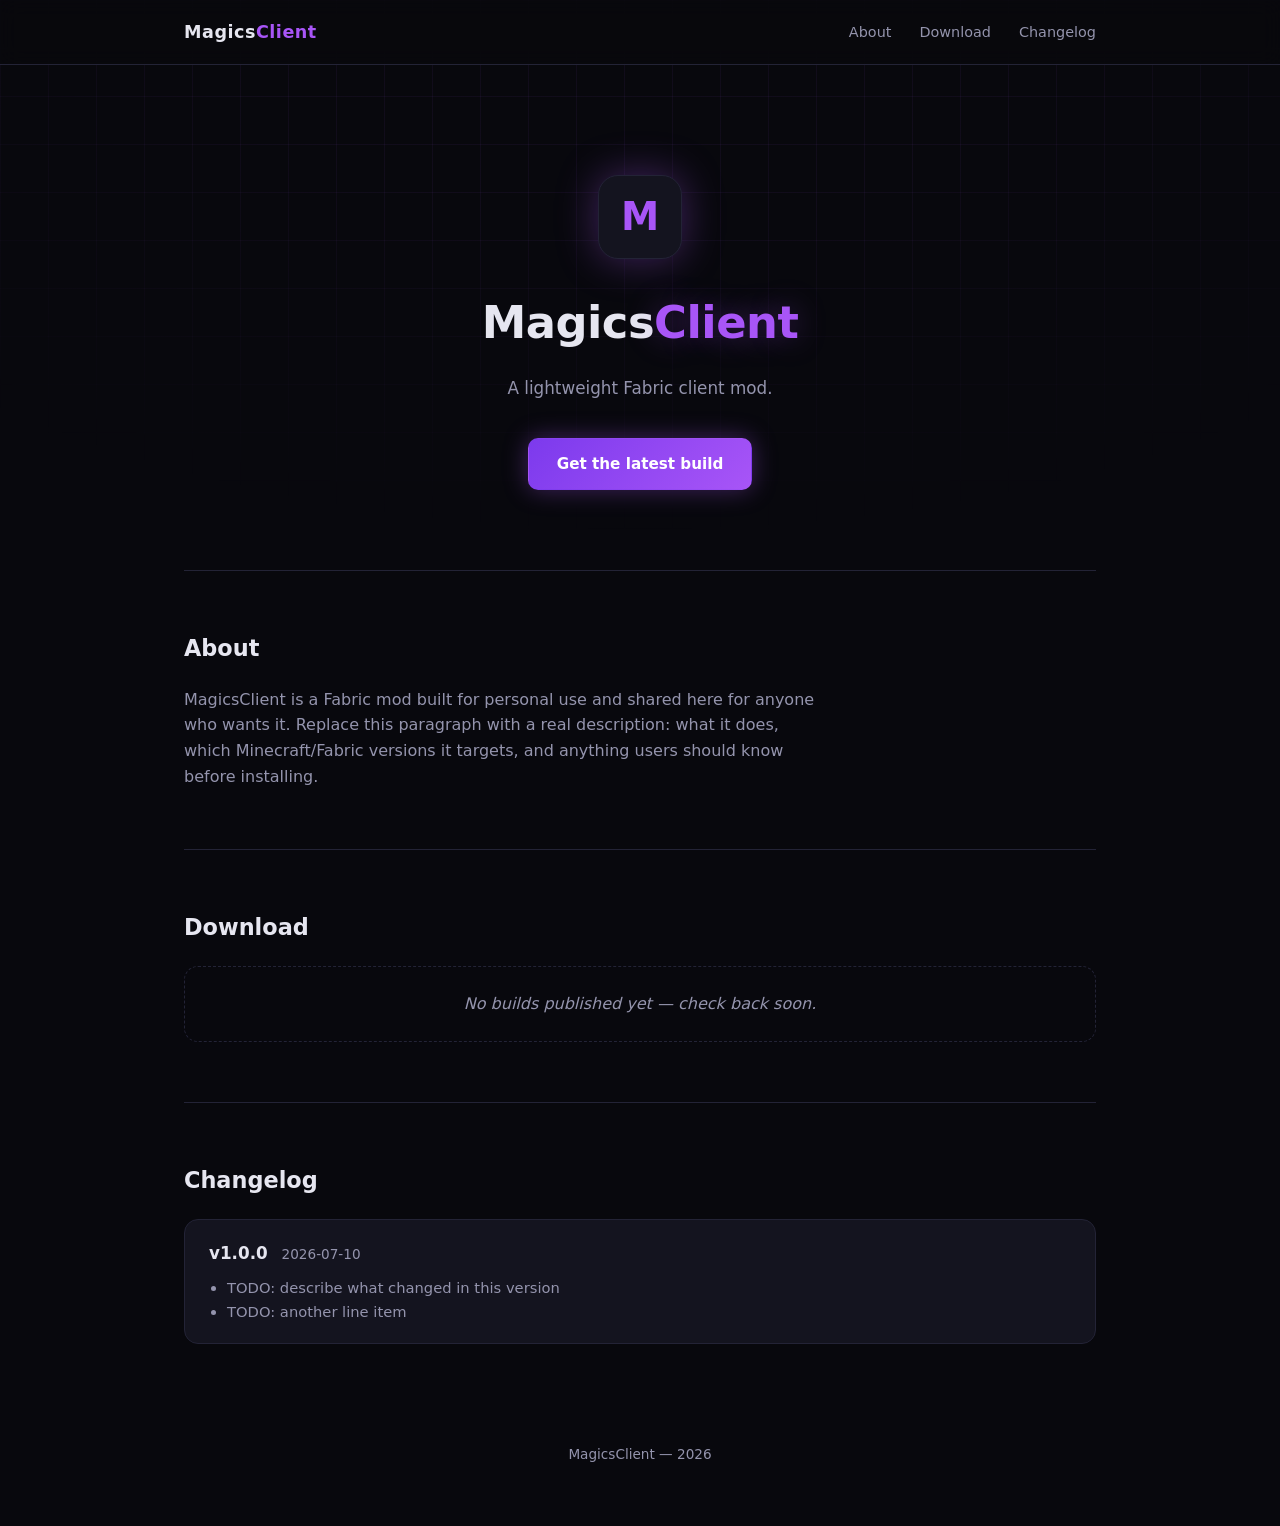
==== index.html @ 5fb6686d "Initial landing page: dark/purple theme, downloads+changelog data-driven, strict CSP headers" ====
<!doctype html>
<html lang="en">
<head>
  <meta charset="UTF-8" />
  <meta name="viewport" content="width=device-width, initial-scale=1.0" />
  <title>MagicsClient — Fabric Client Mod</title>
  <meta name="description" content="MagicsClient is a lightweight Fabric client mod. Download the latest build below." />
  <meta name="theme-color" content="#0a0a12" />
  <meta name="referrer" content="no-referrer" />
  <link rel="icon" href="data:image/svg+xml,%3Csvg xmlns='http://www.w3.org/2000/svg' viewBox='0 0 100 100'%3E%3Crect width='100' height='100' rx='20' fill='%230a0a12'/%3E%3Ctext x='50' y='68' font-size='60' text-anchor='middle' fill='%23a855f7' font-family='monospace'%3EM%3C/text%3E%3C/svg%3E" />
  <link rel="stylesheet" href="css/style.css" />
</head>
<body>
  <div class="bg-grid" aria-hidden="true"></div>

  <header class="site-header">
    <nav class="nav">
      <a href="#top" class="logo">Magics<span>Client</span></a>
      <div class="nav-links">
        <a href="#about">About</a>
        <a href="#download">Download</a>
        <a href="#changelog">Changelog</a>
      </div>
    </nav>
  </header>

  <main id="top">
    <section class="hero">
      <div class="hero-logo" aria-hidden="true">M</div>
      <h1>Magics<span>Client</span></h1>
      <p class="tagline"><!-- TODO: replace with your real tagline --> A lightweight Fabric client mod.</p>
      <a href="#download" class="btn btn-primary">Get the latest build</a>
    </section>

    <section id="about" class="section">
      <h2>About</h2>
      <p class="about-text">
        <!-- TODO: replace with a real description of the mod, what it does, what versions of Fabric/Minecraft it supports -->
        MagicsClient is a Fabric mod built for personal use and shared here for anyone who wants it.
        Replace this paragraph with a real description: what it does, which Minecraft/Fabric
        versions it targets, and anything users should know before installing.
      </p>
    </section>

    <section id="download" class="section">
      <h2>Download</h2>
      <div id="download-list" class="card-list">
        <!-- populated by js/main.js from js/downloads.js -->
      </div>
    </section>

    <section id="changelog" class="section">
      <h2>Changelog</h2>
      <div id="changelog-list" class="card-list changelog-list">
        <!-- populated by js/main.js from js/downloads.js -->
      </div>
    </section>
  </main>

  <footer class="site-footer">
    <p>MagicsClient — <span id="year"></span></p>
  </footer>

  <script src="js/downloads.js"></script>
  <script src="js/main.js"></script>
</body>
</html>
---- css/style.css ----
:root {
  --bg: #08080d;
  --bg-alt: #101018;
  --card: #14141f;
  --border: #232336;
  --text: #e6e6f0;
  --text-dim: #9494ad;
  --purple: #a855f7;
  --purple-dim: #7c3aed;
  --purple-glow: rgba(168, 85, 247, 0.35);
}

* {
  box-sizing: border-box;
  margin: 0;
  padding: 0;
}

html {
  scroll-behavior: smooth;
}

body {
  background: var(--bg);
  color: var(--text);
  font-family: -apple-system, "Segoe UI", system-ui, Roboto, sans-serif;
  line-height: 1.6;
  min-height: 100vh;
  position: relative;
  overflow-x: hidden;
}

.bg-grid {
  position: fixed;
  inset: 0;
  z-index: -1;
  background-image:
    linear-gradient(rgba(168, 85, 247, 0.06) 1px, transparent 1px),
    linear-gradient(90deg, rgba(168, 85, 247, 0.06) 1px, transparent 1px);
  background-size: 48px 48px;
  mask-image: radial-gradient(ellipse 80% 60% at 50% 0%, #000 40%, transparent 100%);
}

a {
  color: inherit;
  text-decoration: none;
}

.site-header {
  position: sticky;
  top: 0;
  z-index: 10;
  backdrop-filter: blur(10px);
  background: rgba(8, 8, 13, 0.75);
  border-bottom: 1px solid var(--border);
}

.nav {
  max-width: 960px;
  margin: 0 auto;
  padding: 18px 24px;
  display: flex;
  align-items: center;
  justify-content: space-between;
}

.logo {
  font-weight: 700;
  font-size: 1.1rem;
  letter-spacing: 0.5px;
}

.logo span {
  color: var(--purple);
}

.nav-links {
  display: flex;
  gap: 28px;
  font-size: 0.9rem;
  color: var(--text-dim);
}

.nav-links a:hover {
  color: var(--text);
}

main {
  max-width: 960px;
  margin: 0 auto;
  padding: 0 24px;
}

.hero {
  text-align: center;
  padding: 110px 0 80px;
}

.hero-logo {
  width: 84px;
  height: 84px;
  margin: 0 auto 28px;
  border-radius: 20px;
  display: flex;
  align-items: center;
  justify-content: center;
  font-size: 2.4rem;
  font-weight: 800;
  color: var(--purple);
  background: var(--card);
  border: 1px solid var(--border);
  box-shadow: 0 0 40px var(--purple-glow);
}

.hero h1 {
  font-size: 2.8rem;
  font-weight: 800;
  letter-spacing: -0.5px;
}

.hero h1 span {
  color: var(--purple);
  text-shadow: 0 0 30px var(--purple-glow);
}

.tagline {
  color: var(--text-dim);
  margin: 16px 0 36px;
  font-size: 1.05rem;
}

.btn {
  display: inline-block;
  padding: 13px 28px;
  border-radius: 10px;
  font-weight: 600;
  font-size: 0.95rem;
  border: 1px solid transparent;
  transition: transform 0.15s ease, box-shadow 0.15s ease;
}

.btn-primary {
  background: linear-gradient(135deg, var(--purple-dim), var(--purple));
  color: #fff;
  box-shadow: 0 0 24px var(--purple-glow);
}

.btn-primary:hover {
  transform: translateY(-2px);
  box-shadow: 0 0 36px var(--purple-glow);
}

.btn-secondary {
  background: transparent;
  border-color: var(--border);
  color: var(--text);
}

.btn-secondary:hover {
  border-color: var(--purple);
}

.section {
  padding: 60px 0;
  border-top: 1px solid var(--border);
}

.section h2 {
  font-size: 1.4rem;
  margin-bottom: 20px;
  font-weight: 700;
}

.about-text {
  color: var(--text-dim);
  max-width: 640px;
}

.card-list {
  display: flex;
  flex-direction: column;
  gap: 14px;
}

.card {
  background: var(--card);
  border: 1px solid var(--border);
  border-radius: 14px;
  padding: 20px 24px;
  display: flex;
  align-items: center;
  justify-content: space-between;
  gap: 16px;
  transition: border-color 0.15s ease;
}

.card:hover {
  border-color: var(--purple-dim);
}

.card-info h3 {
  font-size: 1.05rem;
  font-weight: 700;
}

.meta {
  color: var(--text-dim);
  font-size: 0.85rem;
  font-weight: 400;
  margin-left: 8px;
}

.changelog-entry {
  align-items: flex-start;
  flex-direction: column;
}

.changelog-entry ul {
  margin: 10px 0 0 18px;
  color: var(--text-dim);
  font-size: 0.92rem;
}

.empty-state {
  color: var(--text-dim);
  font-style: italic;
  padding: 24px;
  text-align: center;
  border: 1px dashed var(--border);
  border-radius: 14px;
}

.site-footer {
  text-align: center;
  padding: 40px 24px 60px;
  color: var(--text-dim);
  font-size: 0.85rem;
}

@media (max-width: 560px) {
  .hero h1 {
    font-size: 2.1rem;
  }
  .card {
    flex-direction: column;
    align-items: flex-start;
  }
  .card .btn {
    width: 100%;
    text-align: center;
  }
}
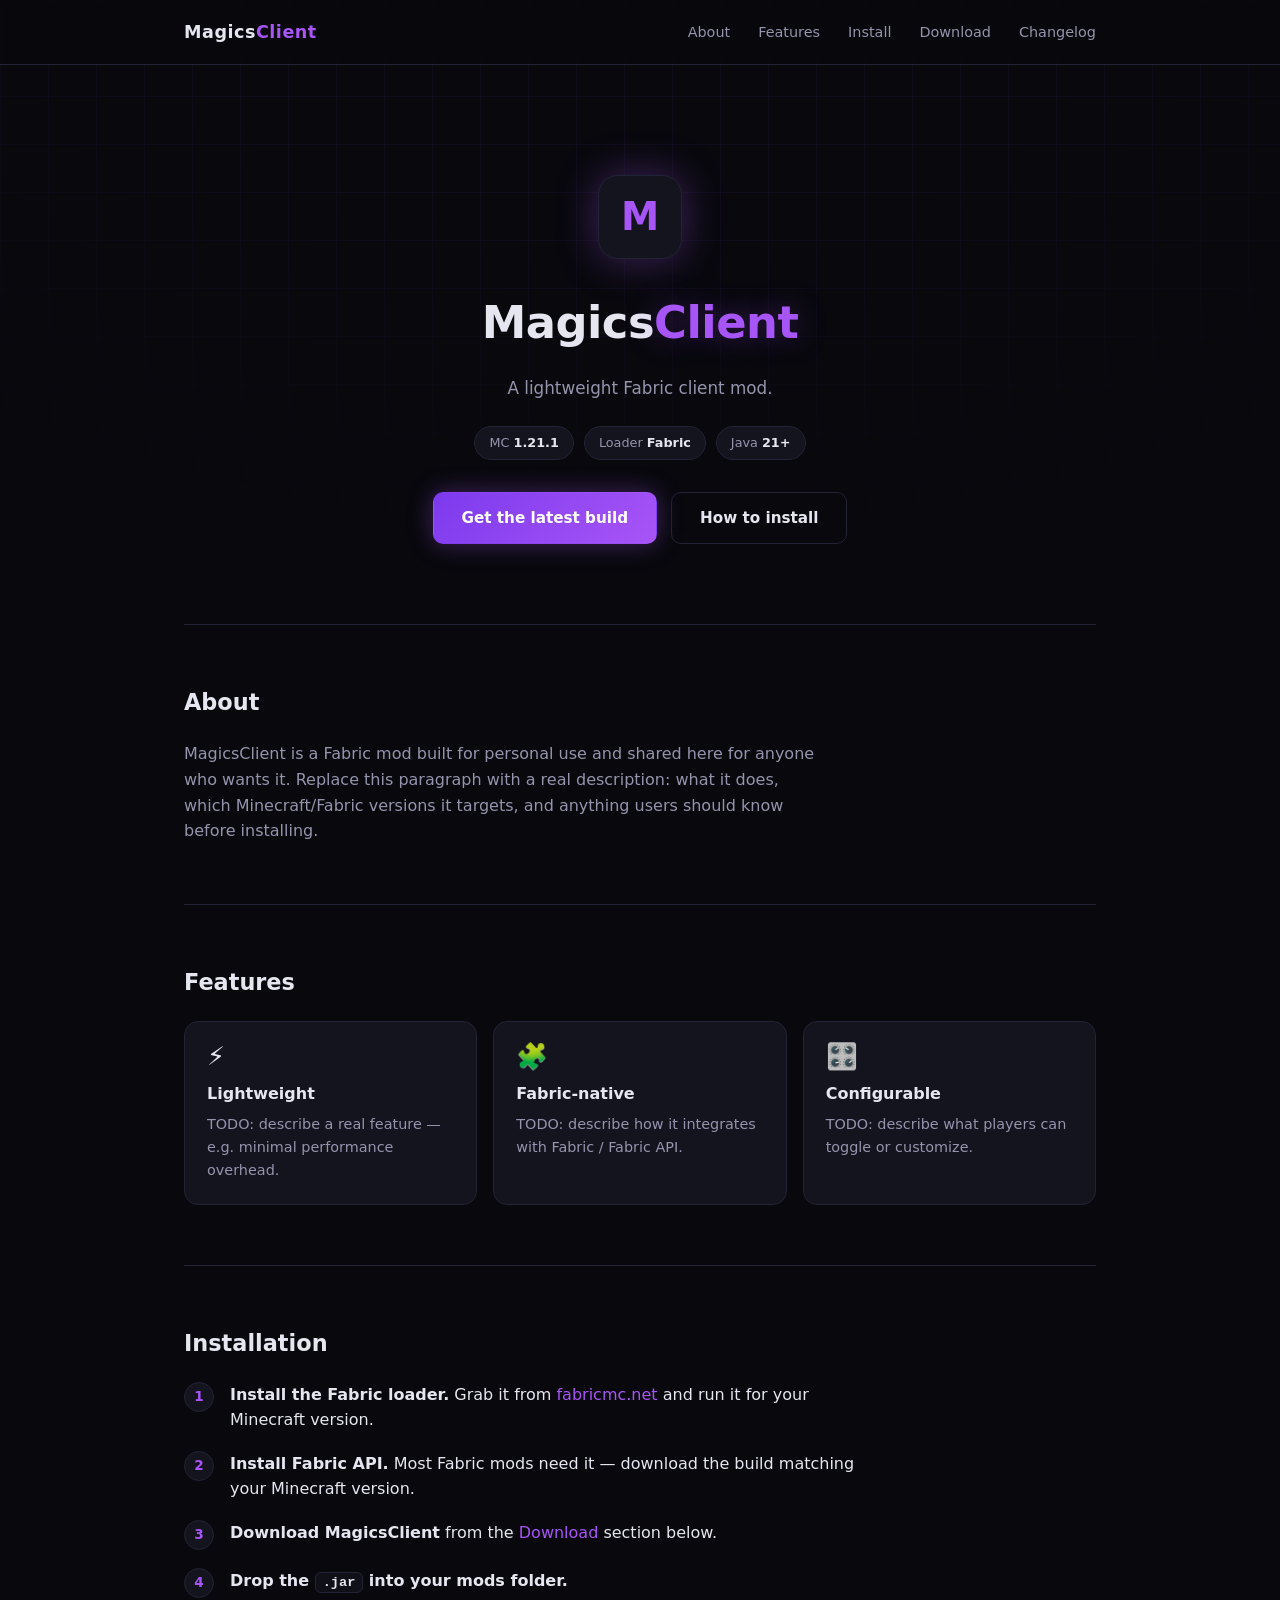
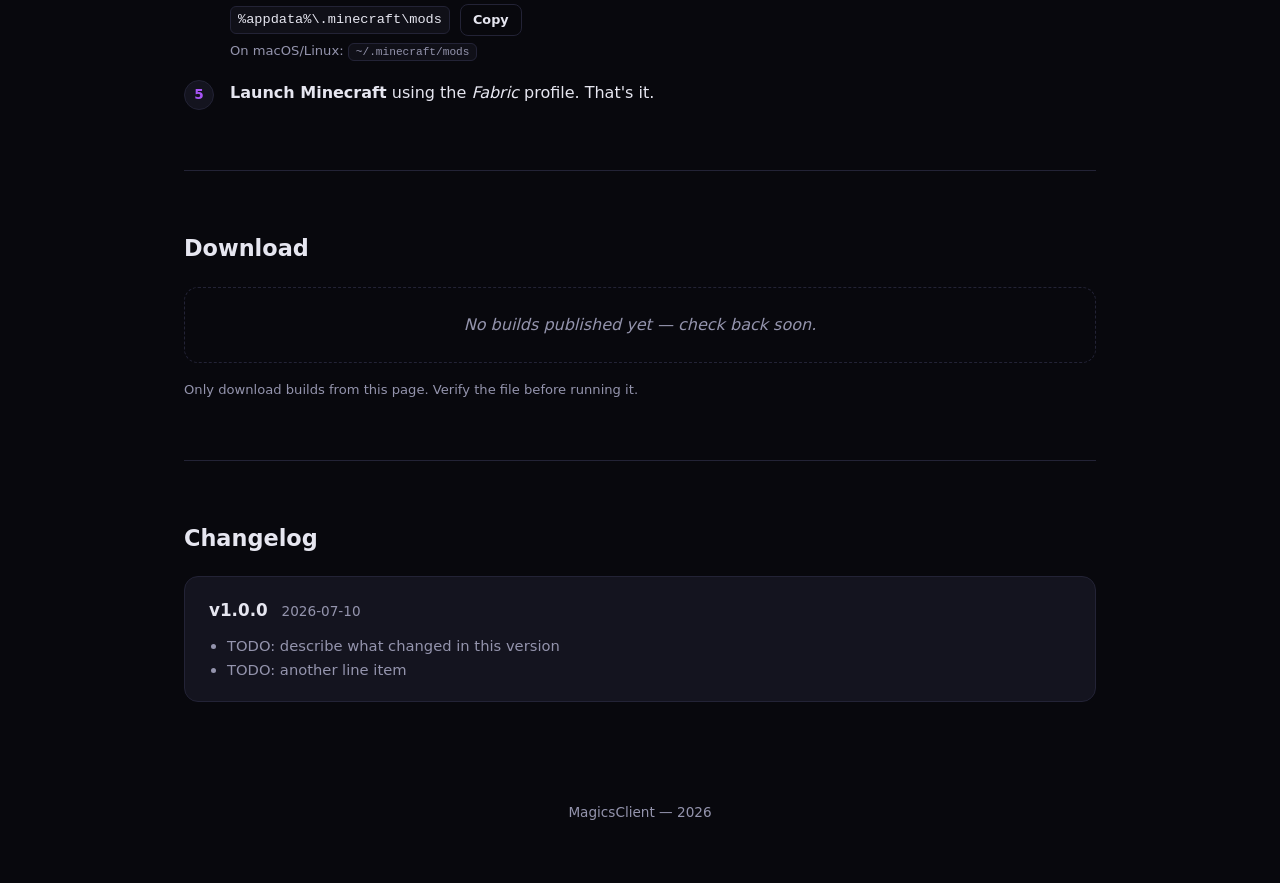
==== commit 96a8a041: "Add features, install guide, 404 page, and link-preview meta - New data-driven FEATURES grid and REQ" ====
--- a/index.html
+++ b/index.html
@@ -7,6 +7,17 @@
   <meta name="description" content="MagicsClient is a lightweight Fabric client mod. Download the latest build below." />
   <meta name="theme-color" content="#0a0a12" />
   <meta name="referrer" content="no-referrer" />
+
+  <!-- Link previews (Discord, etc.). Update og:url to your real domain. -->
+  <meta property="og:type" content="website" />
+  <meta property="og:title" content="MagicsClient — Fabric Client Mod" />
+  <meta property="og:description" content="A lightweight Fabric client mod. Download the latest build." />
+  <meta property="og:url" content="https://magicsclient.shop/" />
+  <meta property="og:site_name" content="MagicsClient" />
+  <meta name="twitter:card" content="summary" />
+  <meta name="twitter:title" content="MagicsClient — Fabric Client Mod" />
+  <meta name="twitter:description" content="A lightweight Fabric client mod. Download the latest build." />
+
   <link rel="icon" href="data:image/svg+xml,%3Csvg xmlns='http://www.w3.org/2000/svg' viewBox='0 0 100 100'%3E%3Crect width='100' height='100' rx='20' fill='%230a0a12'/%3E%3Ctext x='50' y='68' font-size='60' text-anchor='middle' fill='%23a855f7' font-family='monospace'%3EM%3C/text%3E%3C/svg%3E" />
   <link rel="stylesheet" href="css/style.css" />
 </head>
@@ -18,6 +29,8 @@
       <a href="#top" class="logo">Magics<span>Client</span></a>
       <div class="nav-links">
         <a href="#about">About</a>
+        <a href="#features">Features</a>
+        <a href="#install">Install</a>
         <a href="#download">Download</a>
         <a href="#changelog">Changelog</a>
       </div>
@@ -25,14 +38,20 @@
   </header>
 
   <main id="top">
-    <section class="hero">
+    <section class="hero reveal">
       <div class="hero-logo" aria-hidden="true">M</div>
       <h1>Magics<span>Client</span></h1>
       <p class="tagline"><!-- TODO: replace with your real tagline --> A lightweight Fabric client mod.</p>
-      <a href="#download" class="btn btn-primary">Get the latest build</a>
+      <div id="hero-badges" class="hero-badges" aria-label="Requirements">
+        <!-- populated by js/main.js from REQUIREMENTS -->
+      </div>
+      <div class="hero-actions">
+        <a href="#download" class="btn btn-primary">Get the latest build</a>
+        <a href="#install" class="btn btn-secondary">How to install</a>
+      </div>
     </section>
 
-    <section id="about" class="section">
+    <section id="about" class="section reveal">
       <h2>About</h2>
       <p class="about-text">
         <!-- TODO: replace with a real description of the mod, what it does, what versions of Fabric/Minecraft it supports -->
@@ -42,14 +61,67 @@
       </p>
     </section>
 
-    <section id="download" class="section">
+    <section id="features" class="section reveal">
+      <h2>Features</h2>
+      <div id="feature-grid" class="feature-grid">
+        <!-- populated by js/main.js from FEATURES -->
+      </div>
+    </section>
+
+    <section id="install" class="section reveal">
+      <h2>Installation</h2>
+      <ol class="steps">
+        <li>
+          <span class="step-num">1</span>
+          <div>
+            <strong>Install the Fabric loader.</strong>
+            Grab it from <a href="https://fabricmc.net/use/installer/" rel="noopener noreferrer nofollow">fabricmc.net</a>
+            and run it for your Minecraft version.
+          </div>
+        </li>
+        <li>
+          <span class="step-num">2</span>
+          <div>
+            <strong>Install Fabric API.</strong>
+            Most Fabric mods need it — download the build matching your Minecraft version.
+          </div>
+        </li>
+        <li>
+          <span class="step-num">3</span>
+          <div>
+            <strong>Download MagicsClient</strong> from the
+            <a href="#download">Download</a> section below.
+          </div>
+        </li>
+        <li>
+          <span class="step-num">4</span>
+          <div>
+            <strong>Drop the <code>.jar</code> into your mods folder.</strong>
+            <div class="path-row">
+              <code id="mods-path">%appdata%\.minecraft\mods</code>
+              <button type="button" class="copy-btn" data-copy="#mods-path" aria-label="Copy mods folder path">Copy</button>
+            </div>
+            <span class="hint">On macOS/Linux: <code>~/.minecraft/mods</code></span>
+          </div>
+        </li>
+        <li>
+          <span class="step-num">5</span>
+          <div>
+            <strong>Launch Minecraft</strong> using the <em>Fabric</em> profile. That's it.
+          </div>
+        </li>
+      </ol>
+    </section>
+
+    <section id="download" class="section reveal">
       <h2>Download</h2>
       <div id="download-list" class="card-list">
         <!-- populated by js/main.js from js/downloads.js -->
       </div>
+      <p class="download-note">Only download builds from this page. Verify the file before running it.</p>
     </section>
 
-    <section id="changelog" class="section">
+    <section id="changelog" class="section reveal">
       <h2>Changelog</h2>
       <div id="changelog-list" class="card-list changelog-list">
         <!-- populated by js/main.js from js/downloads.js -->
--- a/css/style.css
+++ b/css/style.css
@@ -125,8 +125,38 @@
 
 .tagline {
   color: var(--text-dim);
-  margin: 16px 0 36px;
+  margin: 16px 0 24px;
   font-size: 1.05rem;
+}
+
+.hero-badges {
+  display: flex;
+  flex-wrap: wrap;
+  gap: 10px;
+  justify-content: center;
+  margin: 0 0 32px;
+}
+
+.badge {
+  font-size: 0.8rem;
+  color: var(--text-dim);
+  background: var(--card);
+  border: 1px solid var(--border);
+  padding: 6px 14px;
+  border-radius: 999px;
+  white-space: nowrap;
+}
+
+.badge b {
+  color: var(--text);
+  font-weight: 600;
+}
+
+.hero-actions {
+  display: flex;
+  gap: 14px;
+  justify-content: center;
+  flex-wrap: wrap;
 }
 
 .btn {
@@ -230,6 +260,159 @@
   border-radius: 14px;
 }
 
+/* Features grid */
+.feature-grid {
+  display: grid;
+  grid-template-columns: repeat(auto-fit, minmax(220px, 1fr));
+  gap: 16px;
+}
+
+.feature {
+  background: var(--card);
+  border: 1px solid var(--border);
+  border-radius: 14px;
+  padding: 22px;
+  transition: border-color 0.15s ease, transform 0.15s ease;
+}
+
+.feature:hover {
+  border-color: var(--purple-dim);
+  transform: translateY(-3px);
+}
+
+.feature-icon {
+  font-size: 1.6rem;
+  line-height: 1;
+  margin-bottom: 12px;
+}
+
+.feature h3 {
+  font-size: 1rem;
+  font-weight: 700;
+  margin-bottom: 6px;
+}
+
+.feature p {
+  color: var(--text-dim);
+  font-size: 0.9rem;
+}
+
+/* Installation steps */
+.steps {
+  list-style: none;
+  display: flex;
+  flex-direction: column;
+  gap: 18px;
+  max-width: 680px;
+}
+
+.steps li {
+  display: flex;
+  gap: 16px;
+  align-items: flex-start;
+}
+
+.step-num {
+  flex-shrink: 0;
+  width: 30px;
+  height: 30px;
+  border-radius: 50%;
+  display: flex;
+  align-items: center;
+  justify-content: center;
+  font-size: 0.85rem;
+  font-weight: 700;
+  color: var(--purple);
+  background: var(--card);
+  border: 1px solid var(--border);
+}
+
+.steps a {
+  color: var(--purple);
+}
+
+.steps a:hover {
+  text-decoration: underline;
+}
+
+.steps code,
+.download-note code {
+  background: var(--bg-alt);
+  border: 1px solid var(--border);
+  border-radius: 6px;
+  padding: 2px 7px;
+  font-size: 0.85em;
+  font-family: ui-monospace, "Cascadia Code", Consolas, monospace;
+}
+
+.path-row {
+  display: flex;
+  align-items: center;
+  gap: 10px;
+  margin: 10px 0 4px;
+  flex-wrap: wrap;
+}
+
+.copy-btn {
+  cursor: pointer;
+  font: inherit;
+  font-size: 0.8rem;
+  font-weight: 600;
+  color: var(--text);
+  background: transparent;
+  border: 1px solid var(--border);
+  border-radius: 8px;
+  padding: 5px 12px;
+  transition: border-color 0.15s ease, color 0.15s ease;
+}
+
+.copy-btn:hover {
+  border-color: var(--purple);
+  color: var(--purple);
+}
+
+.copy-btn.copied {
+  border-color: var(--purple);
+  color: var(--purple);
+}
+
+.hint {
+  display: block;
+  color: var(--text-dim);
+  font-size: 0.82rem;
+}
+
+.download-note {
+  color: var(--text-dim);
+  font-size: 0.82rem;
+  margin-top: 16px;
+}
+
+/* Scroll reveal.
+   Content is visible by default; JS adds `.reveal-init` to hide it, so if JS
+   fails (or is disabled) nothing is ever stuck invisible. */
+.reveal.reveal-init {
+  opacity: 0;
+  transform: translateY(16px);
+  transition: opacity 0.5s ease, transform 0.5s ease;
+}
+
+.reveal.reveal-init.visible {
+  opacity: 1;
+  transform: none;
+}
+
+@media (prefers-reduced-motion: reduce) {
+  html {
+    scroll-behavior: auto;
+  }
+  .reveal.reveal-init {
+    opacity: 1;
+    transform: none;
+    transition: none;
+  }
+}
+
 .site-footer {
   text-align: center;
   padding: 40px 24px 60px;
@@ -237,10 +420,29 @@
   font-size: 0.85rem;
 }
 
+@media (max-width: 640px) {
+  .nav {
+    flex-direction: column;
+    gap: 12px;
+  }
+  .nav-links {
+    gap: 18px;
+    flex-wrap: wrap;
+    justify-content: center;
+  }
+}
+
 @media (max-width: 560px) {
   .hero h1 {
     font-size: 2.1rem;
   }
+  .hero-actions {
+    flex-direction: column;
+  }
+  .hero-actions .btn {
+    width: 100%;
+    text-align: center;
+  }
   .card {
     flex-direction: column;
     align-items: flex-start;
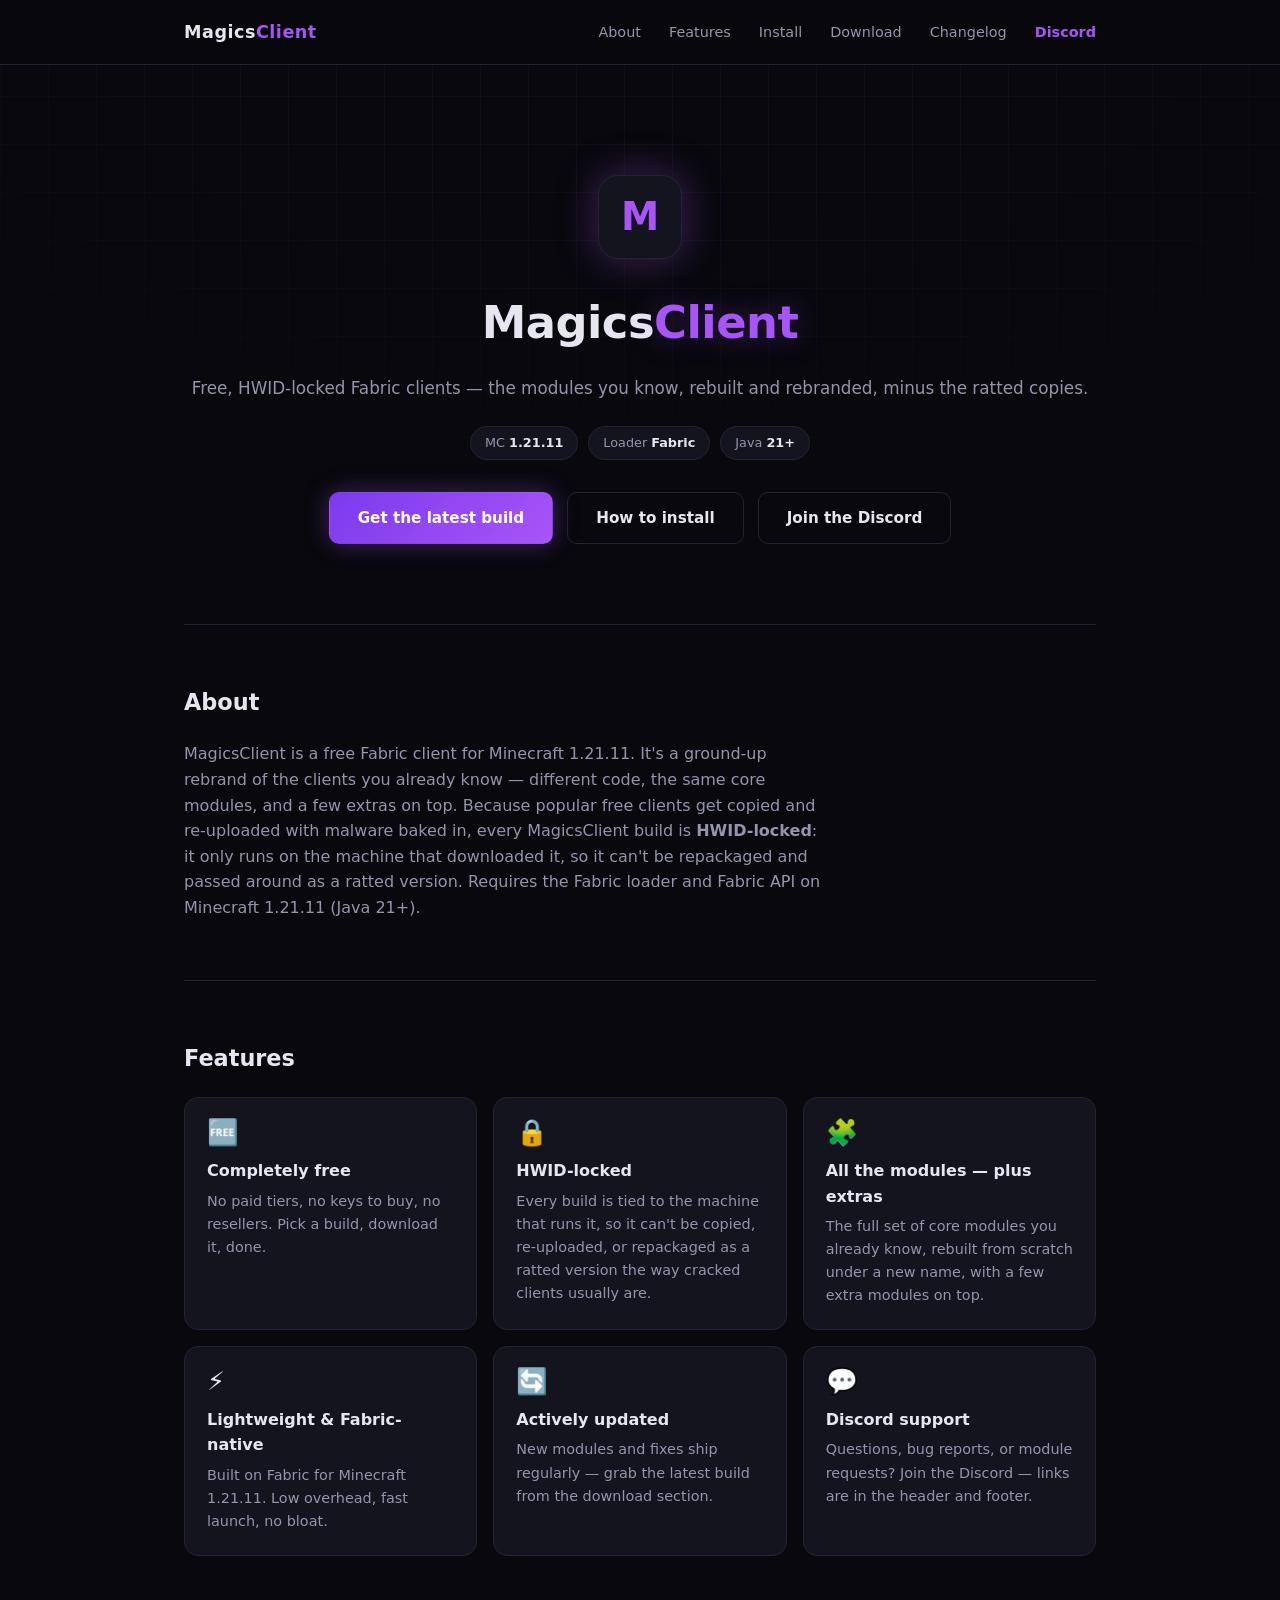
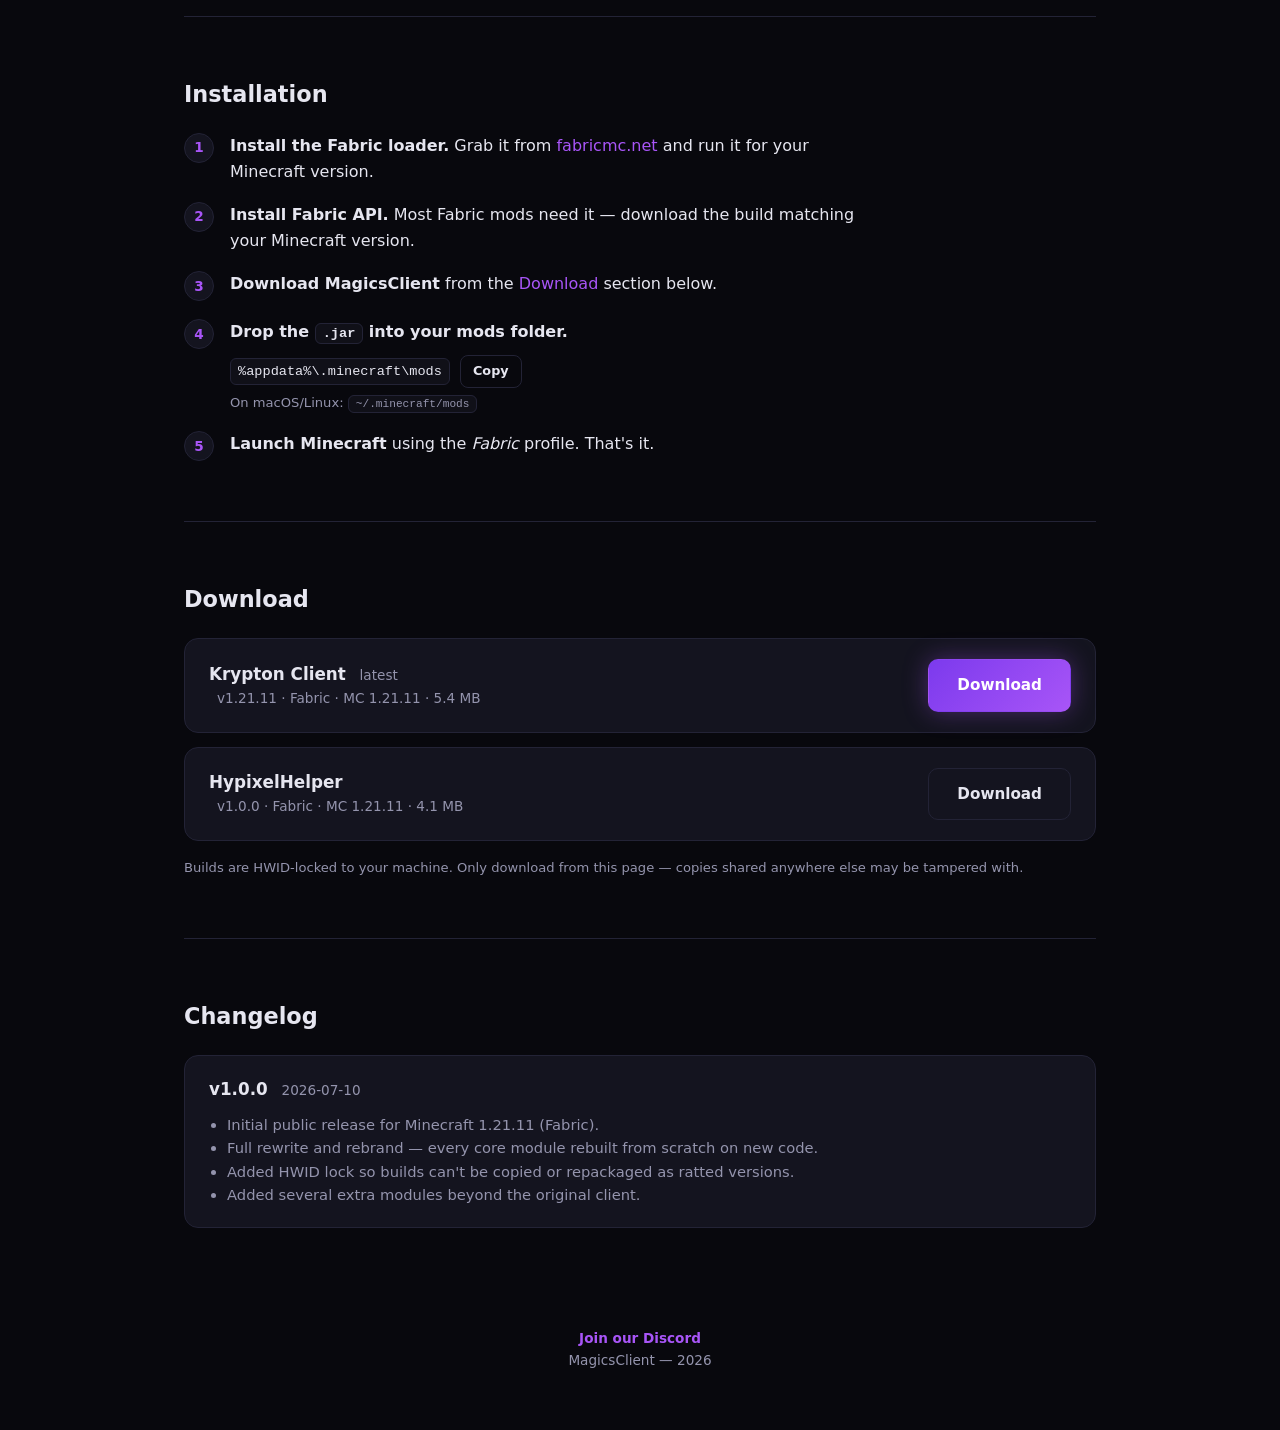
==== commit ba50f5c0: "Fill in real content and add Discord links - Real tagline, About, features, and changelog (free rebr" ====
--- a/index.html
+++ b/index.html
@@ -4,19 +4,19 @@
   <meta charset="UTF-8" />
   <meta name="viewport" content="width=device-width, initial-scale=1.0" />
   <title>MagicsClient — Fabric Client Mod</title>
-  <meta name="description" content="MagicsClient is a lightweight Fabric client mod. Download the latest build below." />
+  <meta name="description" content="MagicsClient — free, HWID-locked Fabric clients for Minecraft 1.21.11. The modules you know, rebuilt and rebranded. Download the latest build." />
   <meta name="theme-color" content="#0a0a12" />
   <meta name="referrer" content="no-referrer" />
 
   <!-- Link previews (Discord, etc.). Update og:url to your real domain. -->
   <meta property="og:type" content="website" />
   <meta property="og:title" content="MagicsClient — Fabric Client Mod" />
-  <meta property="og:description" content="A lightweight Fabric client mod. Download the latest build." />
+  <meta property="og:description" content="Free, HWID-locked Fabric clients for Minecraft 1.21.11 — the modules you know, rebuilt and rebranded. Download the latest build." />
   <meta property="og:url" content="https://magicsclient.shop/" />
   <meta property="og:site_name" content="MagicsClient" />
   <meta name="twitter:card" content="summary" />
   <meta name="twitter:title" content="MagicsClient — Fabric Client Mod" />
-  <meta name="twitter:description" content="A lightweight Fabric client mod. Download the latest build." />
+  <meta name="twitter:description" content="Free, HWID-locked Fabric clients for Minecraft 1.21.11 — the modules you know, rebuilt and rebranded. Download the latest build." />
 
   <link rel="icon" href="data:image/svg+xml,%3Csvg xmlns='http://www.w3.org/2000/svg' viewBox='0 0 100 100'%3E%3Crect width='100' height='100' rx='20' fill='%230a0a12'/%3E%3Ctext x='50' y='68' font-size='60' text-anchor='middle' fill='%23a855f7' font-family='monospace'%3EM%3C/text%3E%3C/svg%3E" />
   <link rel="stylesheet" href="css/style.css" />
@@ -33,6 +33,7 @@
         <a href="#install">Install</a>
         <a href="#download">Download</a>
         <a href="#changelog">Changelog</a>
+        <a href="https://discord.gg/4dfkU4vaEE" class="discord" rel="noopener noreferrer nofollow">Discord</a>
       </div>
     </nav>
   </header>
@@ -41,23 +42,26 @@
     <section class="hero reveal">
       <div class="hero-logo" aria-hidden="true">M</div>
       <h1>Magics<span>Client</span></h1>
-      <p class="tagline"><!-- TODO: replace with your real tagline --> A lightweight Fabric client mod.</p>
+      <p class="tagline">Free, HWID-locked Fabric clients — the modules you know, rebuilt and rebranded, minus the ratted copies.</p>
       <div id="hero-badges" class="hero-badges" aria-label="Requirements">
         <!-- populated by js/main.js from REQUIREMENTS -->
       </div>
       <div class="hero-actions">
         <a href="#download" class="btn btn-primary">Get the latest build</a>
         <a href="#install" class="btn btn-secondary">How to install</a>
+        <a href="https://discord.gg/4dfkU4vaEE" class="btn btn-secondary" rel="noopener noreferrer nofollow">Join the Discord</a>
       </div>
     </section>
 
     <section id="about" class="section reveal">
       <h2>About</h2>
       <p class="about-text">
-        <!-- TODO: replace with a real description of the mod, what it does, what versions of Fabric/Minecraft it supports -->
-        MagicsClient is a Fabric mod built for personal use and shared here for anyone who wants it.
-        Replace this paragraph with a real description: what it does, which Minecraft/Fabric
-        versions it targets, and anything users should know before installing.
+        MagicsClient is a free Fabric client for Minecraft 1.21.11. It's a ground-up rebrand of
+        the clients you already know — different code, the same core modules, and a few extras on
+        top. Because popular free clients get copied and re-uploaded with malware baked in, every
+        MagicsClient build is <strong>HWID-locked</strong>: it only runs on the machine that
+        downloaded it, so it can't be repackaged and passed around as a ratted version. Requires the
+        Fabric loader and Fabric API on Minecraft 1.21.11 (Java 21+).
       </p>
     </section>
 
@@ -118,7 +122,7 @@
       <div id="download-list" class="card-list">
         <!-- populated by js/main.js from js/downloads.js -->
       </div>
-      <p class="download-note">Only download builds from this page. Verify the file before running it.</p>
+      <p class="download-note">Builds are HWID-locked to your machine. Only download from this page — copies shared anywhere else may be tampered with.</p>
     </section>
 
     <section id="changelog" class="section reveal">
@@ -130,6 +134,7 @@
   </main>
 
   <footer class="site-footer">
+    <p><a href="https://discord.gg/4dfkU4vaEE" class="discord" rel="noopener noreferrer nofollow">Join our Discord</a></p>
     <p>MagicsClient — <span id="year"></span></p>
   </footer>
 
--- a/css/style.css
+++ b/css/style.css
@@ -85,6 +85,24 @@
   color: var(--text);
 }
 
+.nav-links a.discord {
+  color: var(--purple);
+  font-weight: 600;
+}
+
+.nav-links a.discord:hover {
+  text-shadow: 0 0 18px var(--purple-glow);
+}
+
+.site-footer a.discord {
+  color: var(--purple);
+  font-weight: 600;
+}
+
+.site-footer a.discord:hover {
+  text-decoration: underline;
+}
+
 main {
   max-width: 960px;
   margin: 0 auto;
